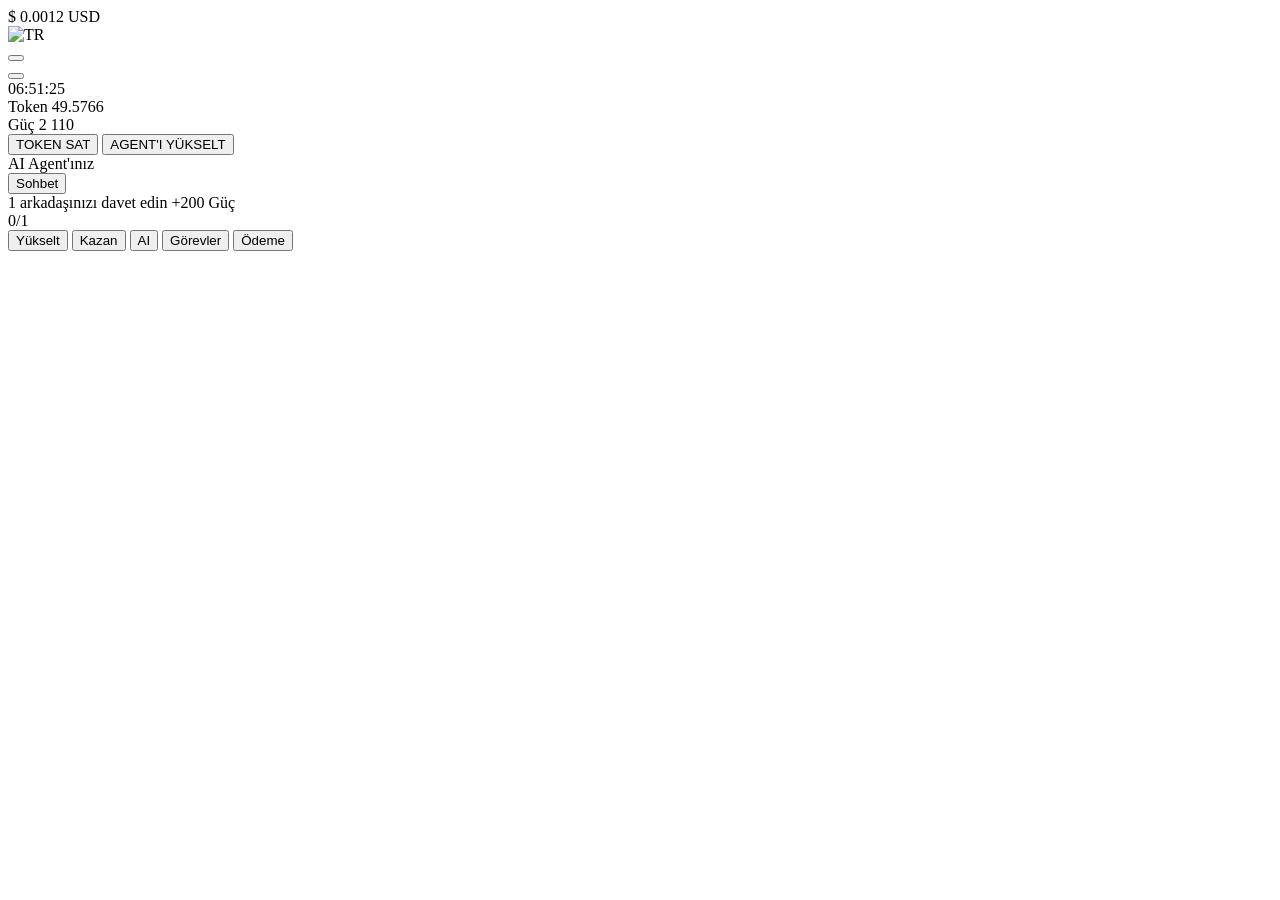
==== İndex.html @ 5886f3a0 "Create İndex.html" ====
<!DOCTYPE html>
<html lang="tr">
<head>
    <meta charset="UTF-8">
    <meta name="viewport" content="width=device-width, initial-scale=1.0, maximum-scale=1.0, user-scalable=no">
    <title>Astra Mining Agent</title>
    <!-- FontAwesome for icons -->
    <link rel="stylesheet" href="https://cloudflare.com">
    <link rel="stylesheet" href="style.css">
</head>
<body>
    <div class="app-container">
        <!-- Top Status Bar -->
        <header class="top-bar">
            <div class="balance-container">
                <span class="currency-symbol">$</span>
                <span id="usd-balance" class="balance-text">0.0012</span>
                <span class="currency-code">USD</span>
            </div>
            <div class="top-actions">
                <div class="flag-icon">
                    <img src="https://flagcdn.com" alt="TR">
                </div>
                <button class="settings-btn"><i class="fas fa-cog"></i></button>
            </div>
        </header>

        <!-- Main Content Area -->
        <main class="main-content">
            <!-- AI Agent Robot Visual Section -->
            <div class="agent-display">
                <div class="robot-container">
                    <!-- Standard placeholder AI icon, can be replaced with image later -->
                    <i class="fas fa-robot robot-placeholder-icon"></i>
                </div>
                <button class="action-arrow-btn"><i class="fas fa-arrow-right"></i></button>
            </div>

            <!-- Countdown Timer -->
            <div class="timer-display" id="mining-timer">06:51:25</div>

            <!-- Stats Grid -->
            <div class="stats-grid">
                <div class="stat-box">
                    <span class="stat-label">Token</span>
                    <span id="token-count" class="stat-value">49.5766</span>
                </div>
                <div class="stat-box">
                    <span class="stat-label">Güç</span>
                    <span id="power-amount" class="stat-value">2 110</span>
                </div>
            </div>

            <!-- Action Buttons Group -->
            <div class="actions-group">
                <button class="btn btn-blue" id="btn-sell-token">TOKEN SAT</button>
                <button class="btn btn-purple" id="btn-upgrade-agent">AGENT'I YÜKSELT</button>
            </div>

            <!-- AI Agent Chat Quick Section -->
            <div class="ai-chat-bar">
                <div class="ai-chat-left">
                    <i class="fas fa-brain ai-icon"></i>
                    <span>AI Agent'ınız</span>
                </div>
                <button class="chat-sohbet-btn">Sohbet</button>
            </div>

            <!-- Referral System Link Box -->
            <div class="referral-box">
                <div class="ref-info">
                    <i class="fas fa-users ref-icon"></i>
                    <div class="ref-text">
                        <span class="ref-title">1 arkadaşınızı davet edin</span>
                        <span class="ref-reward">+200 Güç</span>
                    </div>
                </div>
                <div class="ref-status" id="ref-count-status">0/1</div>
            </div>
        </main>

        <!-- Bottom Navigation Fixed Menu Bar -->
        <nav class="bottom-nav">
            <button class="nav-item active" data-target="upgrade">
                <i class="fas fa-bolt"></i>
                <span>Yükselt</span>
            </button>
            <button class="nav-item" data-target="earn">
                <i class="fas fa-dollar-sign"></i>
                <span>Kazan</span>
            </button>
            <button class="nav-item" data-target="ai">
                <i class="fas fa-microchip"></i>
                <span>AI</span>
            </button>
            <button class="nav-item" data-target="tasks">
                <i class="fas fa-tasks"></i>
                <span>Görevler</span>
            </button>
            <button class="nav-item" data-target="payment">
                <i class="fas fa-wallet"></i>
                <span>Ödeme</span>
            </button>
        </nav>
    </div>
    <script src="script.js"></script>
</body>
</html>
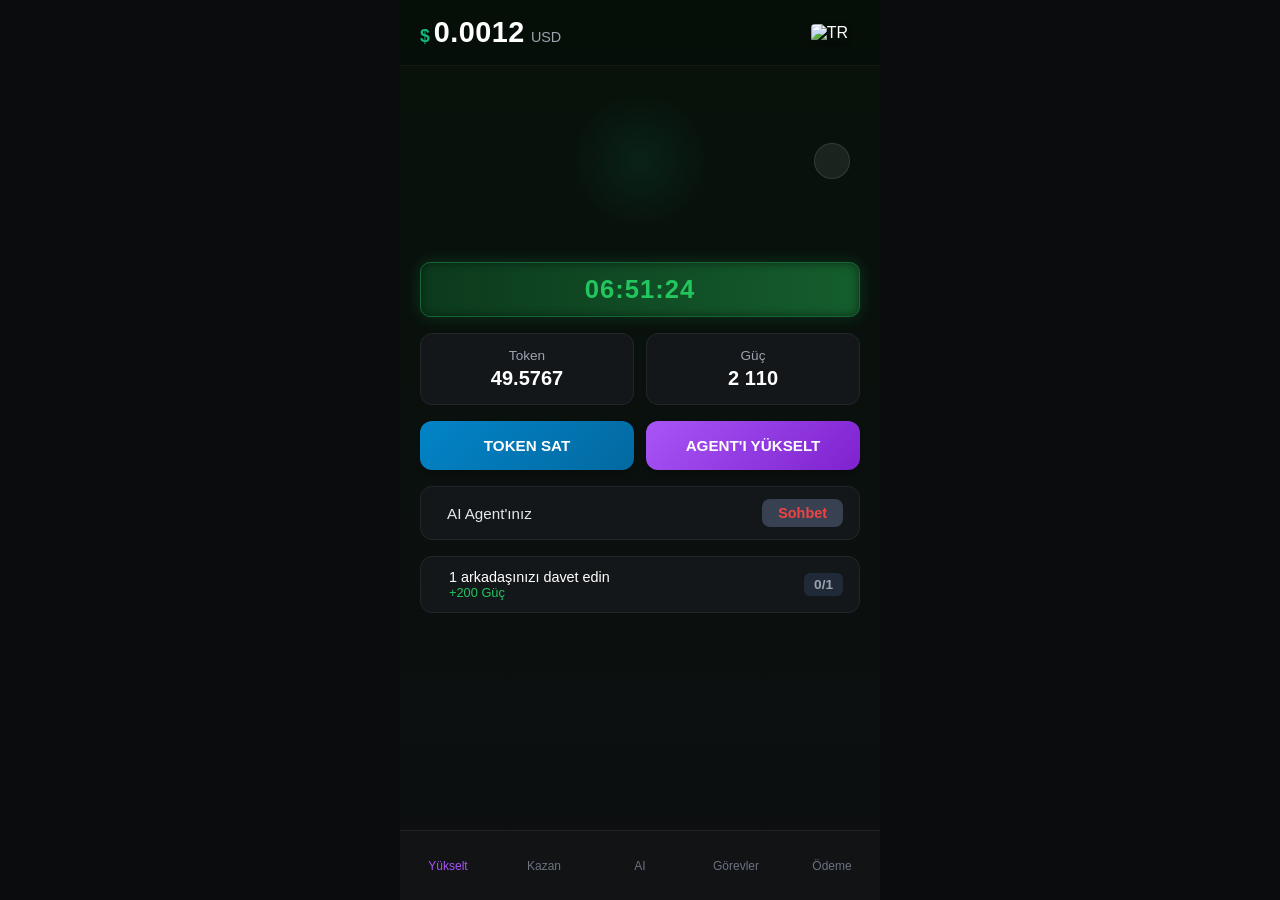
==== commit 20f79512: "Update İndex.html" ====
--- a/İndex.html
+++ b/İndex.html
@@ -4,13 +4,14 @@
     <meta charset="UTF-8">
     <meta name="viewport" content="width=device-width, initial-scale=1.0, maximum-scale=1.0, user-scalable=no">
     <title>Astra Mining Agent</title>
-    <!-- FontAwesome for icons -->
+    <!-- Doğrulanan FontAwesome İkon Kütüphanesi -->
     <link rel="stylesheet" href="https://cloudflare.com">
-    <link rel="stylesheet" href="style.css">
+    <!-- Klasör yapınıza göre güncellenen Tasarım Dosyası -->
+    <link rel="stylesheet" href="css/style.css">
 </head>
 <body>
     <div class="app-container">
-        <!-- Top Status Bar -->
+        <!-- Üst Durum Çubuğu -->
         <header class="top-bar">
             <div class="balance-container">
                 <span class="currency-symbol">$</span>
@@ -19,27 +20,27 @@
             </div>
             <div class="top-actions">
                 <div class="flag-icon">
+                    <!-- Doğrulanan Türkiye Bayrağı API CDN Linki -->
                     <img src="https://flagcdn.com" alt="TR">
                 </div>
                 <button class="settings-btn"><i class="fas fa-cog"></i></button>
             </div>
         </header>
 
-        <!-- Main Content Area -->
+        <!-- Ana İçerik Alanı -->
         <main class="main-content">
-            <!-- AI Agent Robot Visual Section -->
+            <!-- Yapay Zeka Robot Alanı -->
             <div class="agent-display">
                 <div class="robot-container">
-                    <!-- Standard placeholder AI icon, can be replaced with image later -->
                     <i class="fas fa-robot robot-placeholder-icon"></i>
                 </div>
                 <button class="action-arrow-btn"><i class="fas fa-arrow-right"></i></button>
             </div>
 
-            <!-- Countdown Timer -->
+            <!-- Geri Sayım Sayacı -->
             <div class="timer-display" id="mining-timer">06:51:25</div>
 
-            <!-- Stats Grid -->
+            <!-- İstatistik Paneli -->
             <div class="stats-grid">
                 <div class="stat-box">
                     <span class="stat-label">Token</span>
@@ -51,13 +52,13 @@
                 </div>
             </div>
 
-            <!-- Action Buttons Group -->
+            <!-- Aksiyon Butonları -->
             <div class="actions-group">
                 <button class="btn btn-blue" id="btn-sell-token">TOKEN SAT</button>
                 <button class="btn btn-purple" id="btn-upgrade-agent">AGENT'I YÜKSELT</button>
             </div>
 
-            <!-- AI Agent Chat Quick Section -->
+            <!-- Hızlı Yapay Zeka Sohbet Çubuğu -->
             <div class="ai-chat-bar">
                 <div class="ai-chat-left">
                     <i class="fas fa-brain ai-icon"></i>
@@ -66,7 +67,7 @@
                 <button class="chat-sohbet-btn">Sohbet</button>
             </div>
 
-            <!-- Referral System Link Box -->
+            <!-- Arkadaş Davet Etme Paneli -->
             <div class="referral-box">
                 <div class="ref-info">
                     <i class="fas fa-users ref-icon"></i>
@@ -79,7 +80,7 @@
             </div>
         </main>
 
-        <!-- Bottom Navigation Fixed Menu Bar -->
+        <!-- Alt Sabit Sabit Menü Çubuğu -->
         <nav class="bottom-nav">
             <button class="nav-item active" data-target="upgrade">
                 <i class="fas fa-bolt"></i>
@@ -103,6 +104,7 @@
             </button>
         </nav>
     </div>
-    <script src="script.js"></script>
+    <!-- Klasör yapınıza göre güncellenen JavaScript Dosyası -->
+    <script src="js/script.js"></script>
 </body>
 </html>
--- a/css/style.css
+++ b/css/style.css
@@ -0,0 +1,348 @@
+/* ==========================================
+   1. GLOBAL SIFIRLAMALAR VE TEMEL AYARLAR
+   ========================================== */
+* {
+    margin: 0;
+    padding: 0;
+    box-sizing: border-box;
+    font-family: 'Segoe UI', Roboto, Helvetica, Arial, sans-serif;
+    -webkit-tap-highlight-color: transparent;
+    user-select: none;
+}
+
+body {
+    background-color: #0b0c0d;
+    color: #ffffff;
+    display: flex;
+    justify-content: center;
+    align-items: center;
+    min-height: 100vh;
+    overflow: hidden;
+}
+
+/* Telefon ekranına tam oturan ana kapsayıcı */
+.app-container {
+    width: 100%;
+    max-width: 480px;
+    height: 100vh;
+    background: linear-gradient(180deg, #07120a 0%, #0d0f11 100%);
+    display: flex;
+    flex-direction: column;
+    position: relative;
+    padding-bottom: 75px; /* Alt menü boşluğu */
+}
+
+/* ==========================================
+   2. ÜST DURUM BARU (TOP BAR)
+   ========================================== */
+.top-bar {
+    display: flex;
+    justify-content: space-between;
+    align-items: center;
+    padding: 16px 20px;
+    background: rgba(0, 0, 0, 0.2);
+    border-bottom: 1px solid rgba(255, 255, 255, 0.05);
+}
+
+.balance-container {
+    display: flex;
+    align-items: baseline;
+    gap: 4px;
+}
+
+.currency-symbol {
+    color: #10b981;
+    font-size: 1.1rem;
+    font-weight: bold;
+}
+
+.balance-text {
+    font-size: 1.8rem;
+    font-weight: 700;
+    letter-spacing: 0.5px;
+}
+
+.currency-code {
+    color: #9ca3af;
+    font-size: 0.9rem;
+    margin-left: 2px;
+}
+
+.top-actions {
+    display: flex;
+    align-items: center;
+    gap: 12px;
+}
+
+.flag-icon img {
+    width: 28px;
+    height: auto;
+    border-radius: 4px;
+    box-shadow: 0 2px 4px rgba(0,0,0,0.3);
+}
+
+.settings-btn {
+    background: none;
+    border: none;
+    color: #9ca3af;
+    font-size: 1.4rem;
+    cursor: pointer;
+    transition: color 0.2s;
+}
+
+.settings-btn:active {
+    color: #ffffff;
+}
+
+/* ==========================================
+   3. ANA İÇERİK ALANI VE ROBOT GÖRSELİ
+   ========================================== */
+.main-content {
+    flex: 1;
+    display: flex;
+    flex-direction: column;
+    padding: 10px 20px;
+    overflow-y: auto;
+    gap: 16px;
+}
+
+.agent-display {
+    display: flex;
+    justify-content: center;
+    align-items: center;
+    position: relative;
+    margin: 15px 0;
+}
+
+.robot-container {
+    width: 140px;
+    height: 140px;
+    background: radial-gradient(circle, rgba(16,185,129,0.1) 0%, rgba(0,0,0,0) 70%);
+    border-radius: 50%;
+    display: flex;
+    justify-content: center;
+    align-items: center;
+}
+
+.robot-placeholder-icon {
+    font-size: 4.5rem;
+    color: #e5e7eb;
+    filter: drop-shadow(0 0 10px rgba(16, 185, 129, 0.3));
+    animation: floatRobot 3s ease-in-out infinite;
+}
+
+@keyframes floatRobot {
+    0%, 100% { transform: translateY(0); }
+    50% { transform: translateY(-8px); }
+}
+
+.action-arrow-btn {
+    position: absolute;
+    right: 10px;
+    background: rgba(255, 255, 255, 0.08);
+    border: 1px solid rgba(255, 255, 255, 0.1);
+    color: #ffffff;
+    width: 36px;
+    height: 36px;
+    border-radius: 50%;
+    display: flex;
+    justify-content: center;
+    align-items: center;
+}
+/* ==========================================
+   4. SAYAÇLAR VE İSTATİSTİK ALANLARI
+   ========================================== */
+.timer-display {
+    background: linear-gradient(90deg, #0c3a1d 0%, #155e2d 100%);
+    color: #22c55e;
+    text-align: center;
+    padding: 12px;
+    border-radius: 10px;
+    font-size: 1.6rem;
+    font-weight: 700;
+    letter-spacing: 1px;
+    box-shadow: inset 0 0 10px rgba(0,0,0,0.5), 0 0 15px rgba(34, 197, 94, 0.2);
+    border: 1px solid #166534;
+}
+
+.stats-grid {
+    display: grid;
+    grid-template-columns: 1fr 1fr;
+    gap: 12px;
+}
+
+.stat-box {
+    background: #14171a;
+    border: 1px solid #22252a;
+    border-radius: 12px;
+    padding: 14px;
+    display: flex;
+    flex-direction: column;
+    align-items: center;
+    gap: 4px;
+}
+
+.stat-label {
+    color: #9ca3af;
+    font-size: 0.85rem;
+}
+
+.stat-value {
+    font-size: 1.25rem;
+    font-weight: 700;
+    color: #ffffff;
+}
+
+/* ==========================================
+   5. AKSİYON BUTONLARI VE AI SOHBET
+   ========================================== */
+.actions-group {
+    display: grid;
+    grid-template-columns: 1fr 1fr;
+    gap: 12px;
+}
+
+.btn {
+    border: none;
+    border-radius: 12px;
+    padding: 16px;
+    font-weight: 700;
+    font-size: 0.95rem;
+    color: #ffffff;
+    cursor: pointer;
+    box-shadow: 0 4px 6px rgba(0,0,0,0.2);
+}
+
+.btn-blue {
+    background: linear-gradient(135deg, #0284c7 0%, #0369a1 100%);
+}
+
+.btn-purple {
+    background: linear-gradient(135deg, #a855f7 0%, #7e22ce 100%);
+}
+
+.btn:active {
+    transform: scale(0.98);
+    opacity: 0.9;
+}
+
+.ai-chat-bar {
+    background: #14171a;
+    border: 1px solid #22252a;
+    border-radius: 12px;
+    padding: 12px 16px;
+    display: flex;
+    justify-content: space-between;
+    align-items: center;
+}
+
+.ai-chat-left {
+    display: flex;
+    align-items: center;
+    gap: 10px;
+    font-size: 0.95rem;
+    color: #e5e7eb;
+}
+
+.ai-icon {
+    color: #a855f7;
+    font-size: 1.2rem;
+}
+
+.chat-sohbet-btn {
+    background: #374151;
+    border: none;
+    color: #ef4444;
+    padding: 6px 16px;
+    border-radius: 8px;
+    font-weight: 600;
+    font-size: 0.9rem;
+}
+
+/* Referans Davet Kutusu */
+.referral-box {
+    background: #14171a;
+    border: 1px solid #22252a;
+    border-radius: 12px;
+    padding: 12px 16px;
+    display: flex;
+    justify-content: space-between;
+    align-items: center;
+}
+
+.ref-info {
+    display: flex;
+    align-items: center;
+    gap: 12px;
+}
+
+.ref-icon {
+    color: #9ca3af;
+    font-size: 1.3rem;
+}
+
+.ref-text {
+    display: flex;
+    flex-direction: column;
+}
+
+.ref-title {
+    font-size: 0.9rem;
+    color: #ffffff;
+}
+
+.ref-reward {
+    font-size: 0.8rem;
+    color: #22c55e;
+}
+
+.ref-status {
+    background: #1f2937;
+    color: #9ca3af;
+    padding: 4px 10px;
+    border-radius: 6px;
+    font-size: 0.85rem;
+    font-weight: 600;
+}
+
+/* ==========================================
+   6. ALT SABİT MENÜ (BOTTOM NAV BAR)
+   ========================================== */
+.bottom-nav {
+    position: absolute;
+    bottom: 0;
+    left: 0;
+    right: 0;
+    height: 70px;
+    background: #111315;
+    border-top: 1px solid #1f2226;
+    display: flex;
+    justify-content: space-around;
+    align-items: center;
+    padding-bottom: 5px;
+}
+
+.nav-item {
+    background: none;
+    border: none;
+    color: #6b7280;
+    display: flex;
+    flex-direction: column;
+    align-items: center;
+    gap: 5px;
+    cursor: pointer;
+    width: 20%;
+}
+
+.nav-item i {
+    font-size: 1.25rem;
+}
+
+.nav-item span {
+    font-size: 0.75rem;
+    font-weight: 500;
+}
+
+.nav-item.active {
+    color: #a855f7; /* Aktif menü mor parlaması */
+}
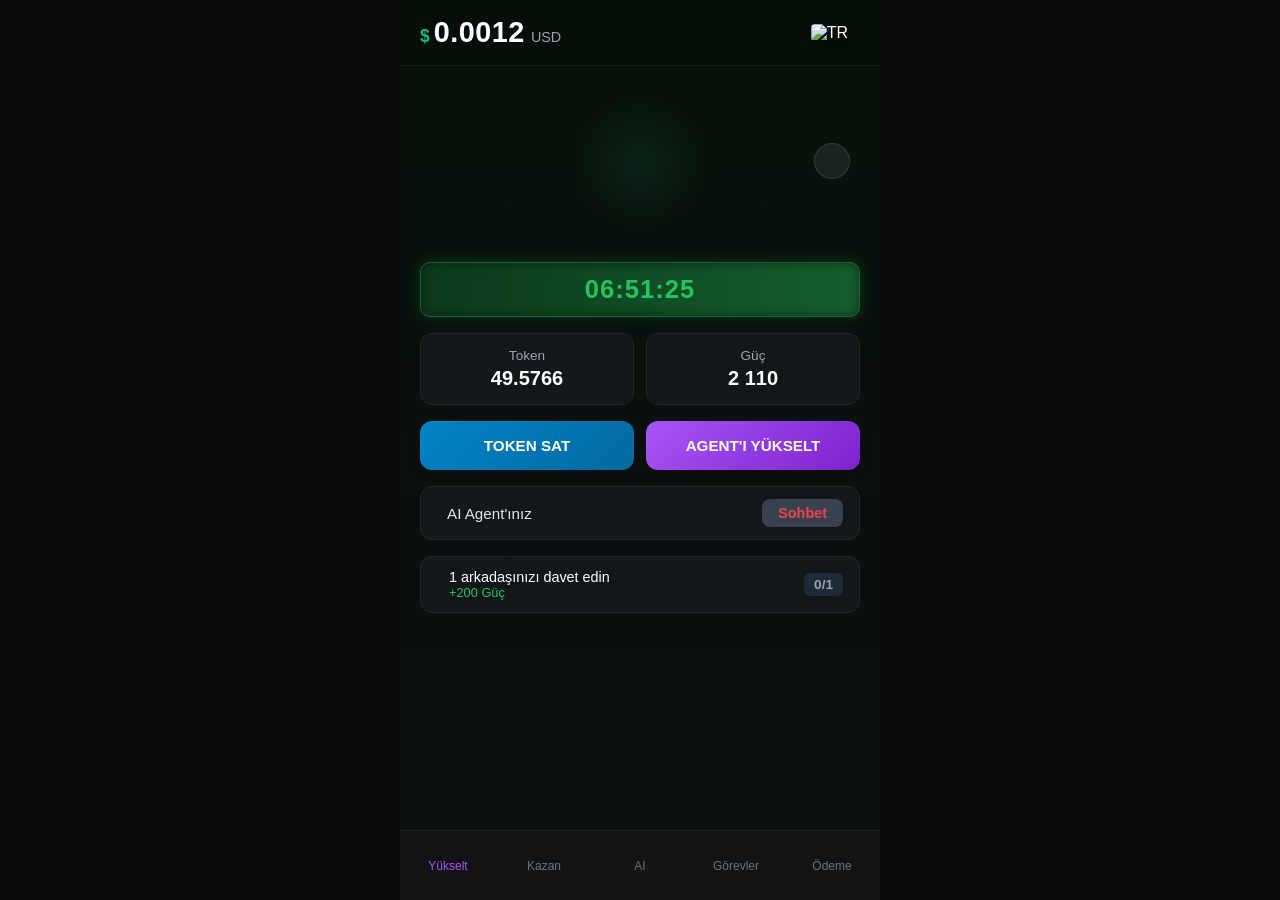
==== commit 33ab8385: "Update İndex.html" ====
--- a/İndex.html
+++ b/İndex.html
@@ -6,8 +6,8 @@
     <title>Astra Mining Agent</title>
     <!-- Doğrulanan FontAwesome İkon Kütüphanesi -->
     <link rel="stylesheet" href="https://cloudflare.com">
-    <!-- Klasör yapınıza göre güncellenen Tasarım Dosyası -->
-    <link rel="stylesheet" href="css/style.css">
+    <!-- Klasörsüz yeni yapıya göre doğrudan bağlantı -->
+    <link rel="stylesheet" href="style.css">
 </head>
 <body>
     <div class="app-container">
@@ -20,7 +20,7 @@
             </div>
             <div class="top-actions">
                 <div class="flag-icon">
-                    <!-- Doğrulanan Türkiye Bayrağı API CDN Linki -->
+                    <!-- Türkiye Bayrağı API CDN Linki -->
                     <img src="https://flagcdn.com" alt="TR">
                 </div>
                 <button class="settings-btn"><i class="fas fa-cog"></i></button>
@@ -80,7 +80,7 @@
             </div>
         </main>
 
-        <!-- Alt Sabit Sabit Menü Çubuğu -->
+        <!-- Alt Sabit Menü Çubuğu -->
         <nav class="bottom-nav">
             <button class="nav-item active" data-target="upgrade">
                 <i class="fas fa-bolt"></i>
@@ -104,7 +104,7 @@
             </button>
         </nav>
     </div>
-    <!-- Klasör yapınıza göre güncellenen JavaScript Dosyası -->
-    <script src="js/script.js"></script>
+    <!-- Klasörsüz yeni yapıya göre doğrudan bağlantı -->
+    <script src="script.js"></script>
 </body>
-</html>
+</html>
--- a/style.css
+++ b/style.css
@@ -0,0 +1,348 @@
+/* ==========================================
+   1. GLOBAL SIFIRLAMALAR VE TEMEL AYARLAR
+   ========================================== */
+* {
+    margin: 0;
+    padding: 0;
+    box-sizing: border-box;
+    font-family: 'Segoe UI', Roboto, Helvetica, Arial, sans-serif;
+    -webkit-tap-highlight-color: transparent;
+    user-select: none;
+}
+
+body {
+    background-color: #0b0c0d;
+    color: #ffffff;
+    display: flex;
+    justify-content: center;
+    align-items: center;
+    min-height: 100vh;
+    overflow: hidden;
+}
+
+/* Telefon ekranına tam oturan ana kapsayıcı */
+.app-container {
+    width: 100%;
+    max-width: 480px;
+    height: 100vh;
+    background: linear-gradient(180deg, #07120a 0%, #0d0f11 100%);
+    display: flex;
+    flex-direction: column;
+    position: relative;
+    padding-bottom: 75px; /* Alt menü boşluğu */
+}
+
+/* ==========================================
+   2. ÜST DURUM BARU (TOP BAR)
+   ========================================== */
+.top-bar {
+    display: flex;
+    justify-content: space-between;
+    align-items: center;
+    padding: 16px 20px;
+    background: rgba(0, 0, 0, 0.2);
+    border-bottom: 1px solid rgba(255, 255, 255, 0.05);
+}
+
+.balance-container {
+    display: flex;
+    align-items: baseline;
+    gap: 4px;
+}
+
+.currency-symbol {
+    color: #10b981;
+    font-size: 1.1rem;
+    font-weight: bold;
+}
+
+.balance-text {
+    font-size: 1.8rem;
+    font-weight: 700;
+    letter-spacing: 0.5px;
+}
+
+.currency-code {
+    color: #9ca3af;
+    font-size: 0.9rem;
+    margin-left: 2px;
+}
+
+.top-actions {
+    display: flex;
+    align-items: center;
+    gap: 12px;
+}
+
+.flag-icon img {
+    width: 28px;
+    height: auto;
+    border-radius: 4px;
+    box-shadow: 0 2px 4px rgba(0,0,0,0.3);
+}
+
+.settings-btn {
+    background: none;
+    border: none;
+    color: #9ca3af;
+    font-size: 1.4rem;
+    cursor: pointer;
+    transition: color 0.2s;
+}
+
+.settings-btn:active {
+    color: #ffffff;
+}
+
+/* ==========================================
+   3. ANA İÇERİK ALANI VE ROBOT GÖRSELİ
+   ========================================== */
+.main-content {
+    flex: 1;
+    display: flex;
+    flex-direction: column;
+    padding: 10px 20px;
+    overflow-y: auto;
+    gap: 16px;
+}
+
+.agent-display {
+    display: flex;
+    justify-content: center;
+    align-items: center;
+    position: relative;
+    margin: 15px 0;
+}
+
+.robot-container {
+    width: 140px;
+    height: 140px;
+    background: radial-gradient(circle, rgba(16,185,129,0.1) 0%, rgba(0,0,0,0) 70%);
+    border-radius: 50%;
+    display: flex;
+    justify-content: center;
+    align-items: center;
+}
+
+.robot-placeholder-icon {
+    font-size: 4.5rem;
+    color: #e5e7eb;
+    filter: drop-shadow(0 0 10px rgba(16, 185, 129, 0.3));
+    animation: floatRobot 3s ease-in-out infinite;
+}
+
+@keyframes floatRobot {
+    0%, 100% { transform: translateY(0); }
+    50% { transform: translateY(-8px); }
+}
+
+.action-arrow-btn {
+    position: absolute;
+    right: 10px;
+    background: rgba(255, 255, 255, 0.08);
+    border: 1px solid rgba(255, 255, 255, 0.1);
+    color: #ffffff;
+    width: 36px;
+    height: 36px;
+    border-radius: 50%;
+    display: flex;
+    justify-content: center;
+    align-items: center;
+}
+/* ==========================================
+   4. SAYAÇLAR VE İSTATİSTİK ALANLARI
+   ========================================== */
+.timer-display {
+    background: linear-gradient(90deg, #0c3a1d 0%, #155e2d 100%);
+    color: #22c55e;
+    text-align: center;
+    padding: 12px;
+    border-radius: 10px;
+    font-size: 1.6rem;
+    font-weight: 700;
+    letter-spacing: 1px;
+    box-shadow: inset 0 0 10px rgba(0,0,0,0.5), 0 0 15px rgba(34, 197, 94, 0.2);
+    border: 1px solid #166534;
+}
+
+.stats-grid {
+    display: grid;
+    grid-template-columns: 1fr 1fr;
+    gap: 12px;
+}
+
+.stat-box {
+    background: #14171a;
+    border: 1px solid #22252a;
+    border-radius: 12px;
+    padding: 14px;
+    display: flex;
+    flex-direction: column;
+    align-items: center;
+    gap: 4px;
+}
+
+.stat-label {
+    color: #9ca3af;
+    font-size: 0.85rem;
+}
+
+.stat-value {
+    font-size: 1.25rem;
+    font-weight: 700;
+    color: #ffffff;
+}
+
+/* ==========================================
+   5. AKSİYON BUTONLARI VE AI SOHBET
+   ========================================== */
+.actions-group {
+    display: grid;
+    grid-template-columns: 1fr 1fr;
+    gap: 12px;
+}
+
+.btn {
+    border: none;
+    border-radius: 12px;
+    padding: 16px;
+    font-weight: 700;
+    font-size: 0.95rem;
+    color: #ffffff;
+    cursor: pointer;
+    box-shadow: 0 4px 6px rgba(0,0,0,0.2);
+}
+
+.btn-blue {
+    background: linear-gradient(135deg, #0284c7 0%, #0369a1 100%);
+}
+
+.btn-purple {
+    background: linear-gradient(135deg, #a855f7 0%, #7e22ce 100%);
+}
+
+.btn:active {
+    transform: scale(0.98);
+    opacity: 0.9;
+}
+
+.ai-chat-bar {
+    background: #14171a;
+    border: 1px solid #22252a;
+    border-radius: 12px;
+    padding: 12px 16px;
+    display: flex;
+    justify-content: space-between;
+    align-items: center;
+}
+
+.ai-chat-left {
+    display: flex;
+    align-items: center;
+    gap: 10px;
+    font-size: 0.95rem;
+    color: #e5e7eb;
+}
+
+.ai-icon {
+    color: #a855f7;
+    font-size: 1.2rem;
+}
+
+.chat-sohbet-btn {
+    background: #374151;
+    border: none;
+    color: #ef4444;
+    padding: 6px 16px;
+    border-radius: 8px;
+    font-weight: 600;
+    font-size: 0.9rem;
+}
+
+/* Referans Davet Kutusu */
+.referral-box {
+    background: #14171a;
+    border: 1px solid #22252a;
+    border-radius: 12px;
+    padding: 12px 16px;
+    display: flex;
+    justify-content: space-between;
+    align-items: center;
+}
+
+.ref-info {
+    display: flex;
+    align-items: center;
+    gap: 12px;
+}
+
+.ref-icon {
+    color: #9ca3af;
+    font-size: 1.3rem;
+}
+
+.ref-text {
+    display: flex;
+    flex-direction: column;
+}
+
+.ref-title {
+    font-size: 0.9rem;
+    color: #ffffff;
+}
+
+.ref-reward {
+    font-size: 0.8rem;
+    color: #22c55e;
+}
+
+.ref-status {
+    background: #1f2937;
+    color: #9ca3af;
+    padding: 4px 10px;
+    border-radius: 6px;
+    font-size: 0.85rem;
+    font-weight: 600;
+}
+
+/* ==========================================
+   6. ALT SABİT MENÜ (BOTTOM NAV BAR)
+   ========================================== */
+.bottom-nav {
+    position: absolute;
+    bottom: 0;
+    left: 0;
+    right: 0;
+    height: 70px;
+    background: #111315;
+    border-top: 1px solid #1f2226;
+    display: flex;
+    justify-content: space-around;
+    align-items: center;
+    padding-bottom: 5px;
+}
+
+.nav-item {
+    background: none;
+    border: none;
+    color: #6b7280;
+    display: flex;
+    flex-direction: column;
+    align-items: center;
+    gap: 5px;
+    cursor: pointer;
+    width: 20%;
+}
+
+.nav-item i {
+    font-size: 1.25rem;
+}
+
+.nav-item span {
+    font-size: 0.75rem;
+    font-weight: 500;
+}
+
+.nav-item.active {
+    color: #a855f7; /* Aktif menü mor parlaması */
+}
